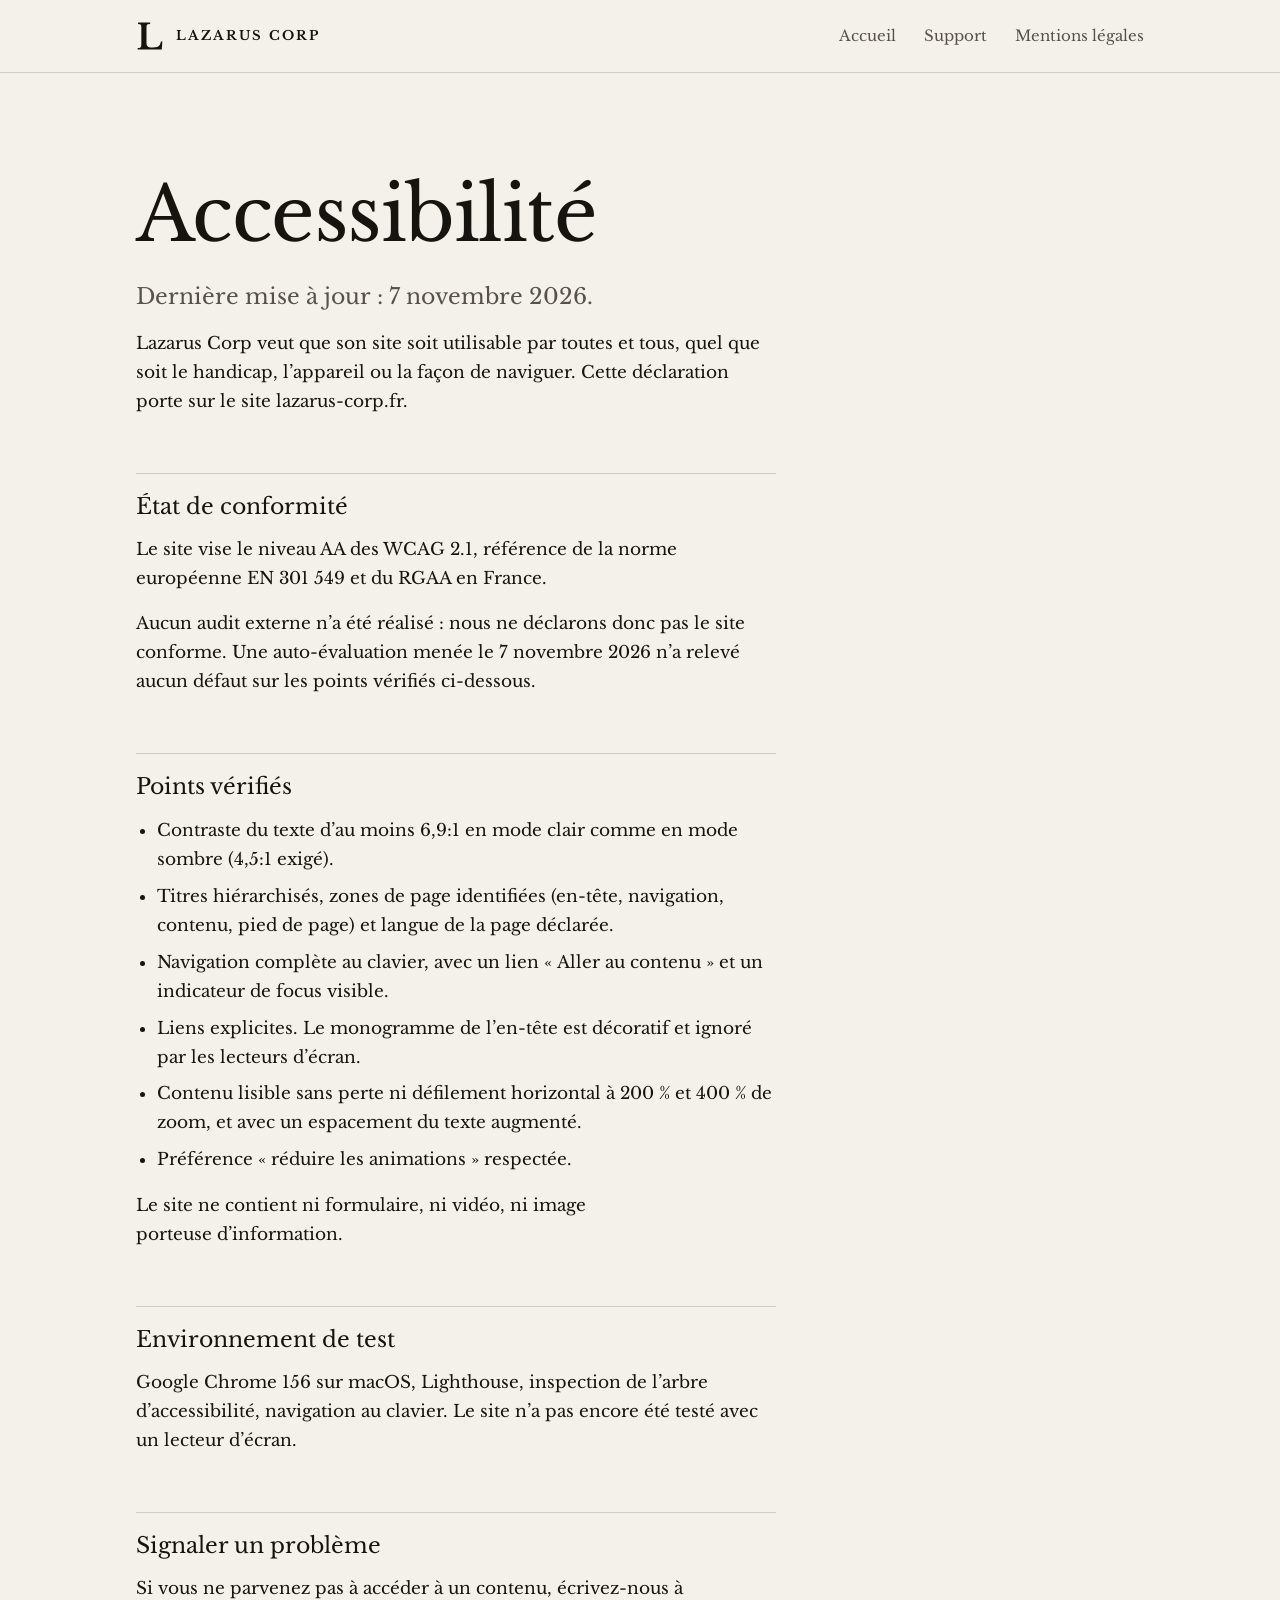
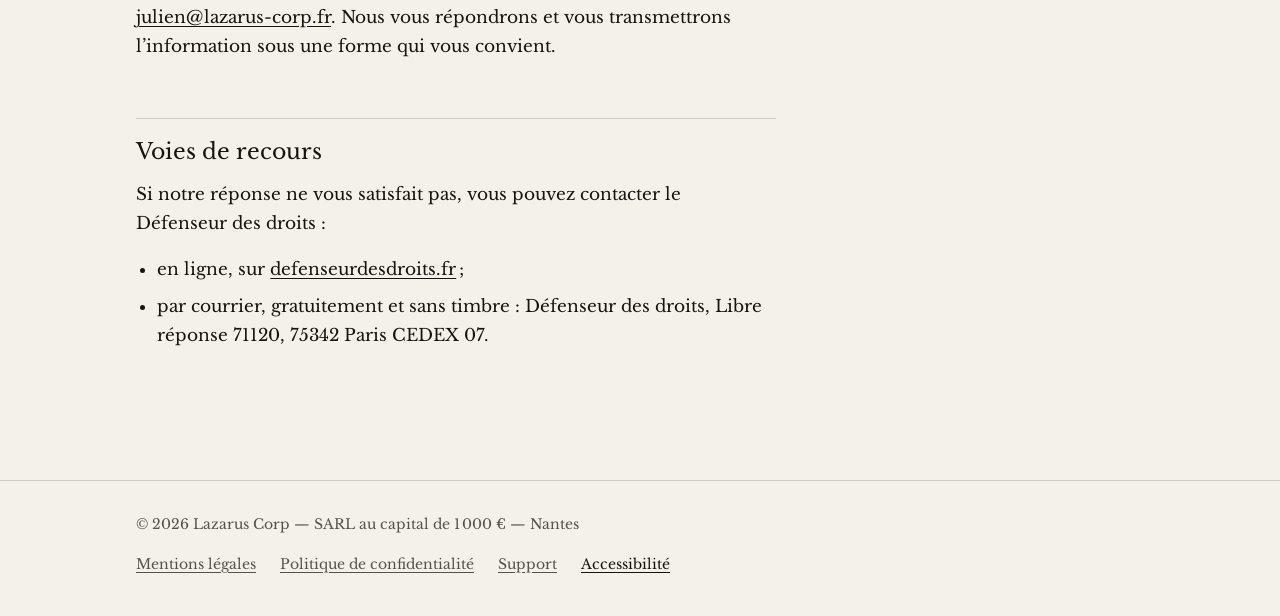
==== accessibilite.html @ 33758961 "feat(a11y): page de déclaration d'accessibilité Déclaration volontaire (WCAG 2.1 AA / EN 301 549) qu" ====
<!doctype html>
<html lang="fr"><head><meta charset="utf-8"><meta name="viewport" content="width=device-width,initial-scale=1"><meta name="color-scheme" content="light dark">
<title>Accessibilité — Lazarus Corp</title><meta name="description" content="Déclaration d’accessibilité du site lazarus-corp.fr."><link rel="icon" href="/favicon.svg" type="image/svg+xml"><link rel="preload" href="/fonts/libre-baskerville-latin.woff2" as="font" type="font/woff2" crossorigin><link rel="stylesheet" href="/style.css"></head>
<body>
<a class="evitement" href="#contenu">Aller au contenu</a>
<header><div class="wrap"><a class="logo" href="/"><svg class="monogramme" viewBox="0 0 775 800" aria-hidden="true"><path transform="translate(0 785) scale(1 -1)" d="M35 0V40Q80 42 102 50Q125 59 132 83Q140 107 140 154V616Q140 663 133 686Q126 710 106 719Q86 728 46 730V770H391V730Q346 729 324 720Q302 710 294 685Q287 660 287 609V190Q287 134 304 105Q320 76 360 66Q399 55 468 55Q545 55 590 69Q636 83 660 120Q685 157 700 227H740L724 0Z"/></svg><span>Lazarus Corp</span></a>
<nav aria-label="Navigation principale"><ul>
<li><a href="/">Accueil</a></li>
<li><a href="/support.html">Support</a></li>
<li><a href="/mentions-legales.html">Mentions légales</a></li>
</ul></nav></div></header>
<main id="contenu" tabindex="-1"><div class="wrap texte">

<h1>Accessibilité</h1>
<p class="lead">Dernière mise à jour : 7 novembre 2026.</p>
<p>Lazarus Corp veut que son site soit utilisable par toutes et tous, quel que soit le handicap, l’appareil ou la façon de naviguer. Cette déclaration porte sur le site lazarus-corp.fr.</p>

<h2>État de conformité</h2>
<p>Le site vise le niveau AA des WCAG 2.1, référence de la norme européenne EN 301 549 et du RGAA en France.</p>
<p>Aucun audit externe n’a été réalisé : nous ne déclarons donc pas le site conforme. Une auto-évaluation menée le 7 novembre 2026 n’a relevé aucun défaut sur les points vérifiés ci-dessous.</p>

<h2>Points vérifiés</h2>
<ul>
<li>Contraste du texte d’au moins 6,9:1 en mode clair comme en mode sombre (4,5:1 exigé).</li>
<li>Titres hiérarchisés, zones de page identifiées (en-tête, navigation, contenu, pied de page) et langue de la page déclarée.</li>
<li>Navigation complète au clavier, avec un lien « Aller au contenu » et un indicateur de focus visible.</li>
<li>Liens explicites. Le monogramme de l’en-tête est décoratif et ignoré par les lecteurs d’écran.</li>
<li>Contenu lisible sans perte ni défilement horizontal à 200 % et 400 % de zoom, et avec un espacement du texte augmenté.</li>
<li>Préférence « réduire les animations » respectée.</li>
</ul>
<p>Le site ne contient ni formulaire, ni vidéo, ni image porteuse d’information.</p>

<h2>Environnement de test</h2>
<p>Google Chrome 156 sur macOS, Lighthouse, inspection de l’arbre d’accessibilité, navigation au clavier. Le site n’a pas encore été testé avec un lecteur d’écran.</p>

<h2>Signaler un problème</h2>
<p>Si vous ne parvenez pas à accéder à un contenu, écrivez-nous à <a href="mailto:julien@lazarus-corp.fr">julien@lazarus-corp.fr</a>. Nous vous répondrons et vous transmettrons l’information sous une forme qui vous convient.</p>

<h2>Voies de recours</h2>
<p>Si notre réponse ne vous satisfait pas, vous pouvez contacter le Défenseur des droits :</p>
<ul>
<li>en ligne, sur <a href="https://www.defenseurdesdroits.fr">defenseurdesdroits.fr</a> ;</li>
<li>par courrier, gratuitement et sans timbre : Défenseur des droits, Libre réponse 71120, 75342 Paris CEDEX 07.</li>
</ul>
</div></main>
<footer><div class="wrap"><p>© <span id="annee">2026</span> Lazarus Corp — SARL au capital de 1 000 € — Nantes</p>
<nav aria-label="Informations légales"><ul>
<li><a href="/mentions-legales.html">Mentions légales</a></li>
<li><a href="/confidentialite.html">Politique de confidentialité</a></li>
<li><a href="/support.html">Support</a></li>
<li><a href="/accessibilite.html" aria-current="page">Accessibilité</a></li>
</ul></nav></div></footer>
<script>document.getElementById("annee").textContent=new Date().getFullYear()</script>
</body></html>
---- style.css ----
/* Lazarus Corp — feuille de style unique */

/* Libre Baskerville (OFL, voir /fonts/OFL.txt), variable 400–700, réduite aux caractères latins */
@font-face{font-family:"Libre Baskerville";src:url("/fonts/libre-baskerville-latin.woff2") format("woff2");font-weight:400 700;font-style:normal;font-display:swap;unicode-range:U+0000-00FF,U+0131,U+0152-0153,U+0178,U+02BB-02BC,U+02C6,U+02DA,U+02DC,U+0304,U+0308,U+0329,U+2000-206F,U+20AC,U+2122,U+2191,U+2193,U+2212,U+2215,U+FEFF,U+FFFD}
/* Repli aux métriques de Libre Baskerville : pas de décalage quand la police arrive */
@font-face{font-family:"Libre Baskerville Repli";src:local("Georgia");size-adjust:116.6%;ascent-override:83.2%;descent-override:23.2%;line-gap-override:0%}

:root{
  --papier:#f4f1ea;--encre:#16140f;--gris:#57514a;--filet:#d3ccbe;
  --serif:"Libre Baskerville","Libre Baskerville Repli",Georgia,"Times New Roman",serif;
  --mesure:40rem;
}
@media (prefers-color-scheme:dark){
  :root{--papier:#141310;--encre:#ece7dc;--gris:#aba396;--filet:#3a362e}
}

*,*::before,*::after{box-sizing:border-box}
html{-webkit-text-size-adjust:100%;text-size-adjust:100%}
body{margin:0;background:var(--papier);color:var(--encre);font:400 1rem/1.7 var(--serif);overflow-wrap:break-word;-webkit-font-smoothing:antialiased}
@media (min-width:40em){body{font-size:1.0625rem}}
::selection{background:var(--encre);color:var(--papier)}

.wrap{max-width:68rem;margin:0 auto;padding:0 clamp(1.25rem,4vw,2.5rem)}

/* Liens */
a{color:inherit;text-decoration-line:underline;text-decoration-thickness:1px;text-underline-offset:.2em}
a:hover{text-decoration-thickness:2px}

/* En-tête */
header{border-bottom:1px solid var(--filet)}
header .wrap{display:flex;flex-wrap:wrap;justify-content:space-between;align-items:center;gap:.75rem 2rem;min-height:4.5rem;padding-top:.75rem;padding-bottom:.75rem}
.logo{display:inline-flex;align-items:center;gap:.75rem;text-decoration:none;font-weight:700;font-size:.8125rem;letter-spacing:.16em;text-transform:uppercase}
.monogramme{width:1.75rem;height:1.75rem;fill:currentColor;flex:none}
nav ul{list-style:none;margin:0;padding:0;display:flex;flex-wrap:wrap;gap:.25rem 1.75rem}
header nav a{font-size:.9375rem;color:var(--gris);text-decoration:none}
header nav a:hover,header nav a[aria-current]{color:var(--encre)}
header nav a[aria-current]{text-decoration:underline;text-decoration-thickness:1px;text-underline-offset:.45em}

/* Contenu */
main{display:block;padding:clamp(3rem,8vw,6.5rem) 0 clamp(4rem,9vw,7rem)}
h1,h2,h3{font-weight:400;line-height:1.2;text-wrap:balance}
h1{font-size:clamp(2.5rem,7vw,4.75rem);line-height:1.05;letter-spacing:-.02em;margin:0 0 1.5rem}
h2{font-size:1.375rem;margin:3.5rem 0 1rem;padding-top:1.25rem;border-top:1px solid var(--filet)}
h3{font-size:1.0625rem;font-weight:700;margin:0 0 .5rem}
p{margin:0 0 1rem;text-wrap:pretty}
.lead{font-size:clamp(1.125rem,2.2vw,1.375rem);line-height:1.6;max-width:34em}
strong{font-weight:700}
address{font-style:normal}

/* Accueil */
.intro{max-width:52rem}
.bloc{margin-top:clamp(3.5rem,8vw,6rem);border-top:1px solid var(--encre);padding-top:1.25rem}
.bloc h2{margin:0 0 1.5rem;padding:0;border:0;font-size:.8125rem;font-weight:700;letter-spacing:.16em;text-transform:uppercase}
.activites{list-style:none;margin:0;padding:0;display:grid;gap:2rem;counter-reset:activite}
.activites li{counter-increment:activite}
.activites li::before{content:counter(activite,upper-roman) "." / "";display:block;margin-bottom:.75rem;color:var(--gris);font-size:.9375rem}
.activites p{margin:0;color:var(--gris)}
.contact{display:grid;gap:1.5rem}
.contact p{margin:0}
.libelle{display:block;color:var(--gris);font-size:.9375rem}
@media (min-width:52em){
  .bloc{display:grid;grid-template-columns:14rem 1fr;gap:2rem}
  .bloc h2{margin:0}
  .activites{grid-template-columns:repeat(3,1fr);gap:2.5rem}
  .contact{grid-template-columns:repeat(2,minmax(0,18rem));gap:2.5rem}
}

/* Pages de texte */
.texte > *{max-width:var(--mesure)}
.texte > .lead{color:var(--gris)}
dl{display:grid;grid-template-columns:14rem 1fr;gap:.75rem 2rem;margin:0}
dt{color:var(--gris);font-size:.9375rem}
dd{margin:0}
.texte ul{padding-left:1.25em}
.texte li{margin-bottom:.5rem}

/* Pied de page */
footer{border-top:1px solid var(--filet);padding:2rem 0 2.5rem;font-size:.875rem;color:var(--gris)}
footer .wrap{display:flex;flex-wrap:wrap;justify-content:space-between;gap:1rem 2rem}
footer p{margin:0}
footer nav ul{gap:.25rem 1.5rem}
footer a{color:var(--gris)}
footer a:hover,footer a[aria-current]{color:var(--encre)}

@media (max-width:35em){
  dl{grid-template-columns:1fr;gap:0}
  dd{margin-bottom:1rem}
}

/* Accessibilité */
.evitement{position:absolute;left:1rem;top:-6rem;z-index:10;padding:.75rem 1.25rem;background:var(--encre);color:var(--papier);font-weight:700;text-decoration:none}
.evitement:focus{top:1rem}
:focus-visible{outline:2px solid var(--encre);outline-offset:3px;border-radius:1px}
main:focus{outline:none}
@media (prefers-reduced-motion:reduce){*,*::before,*::after{animation-duration:.01ms!important;animation-iteration-count:1!important;transition-duration:.01ms!important;scroll-behavior:auto!important}}
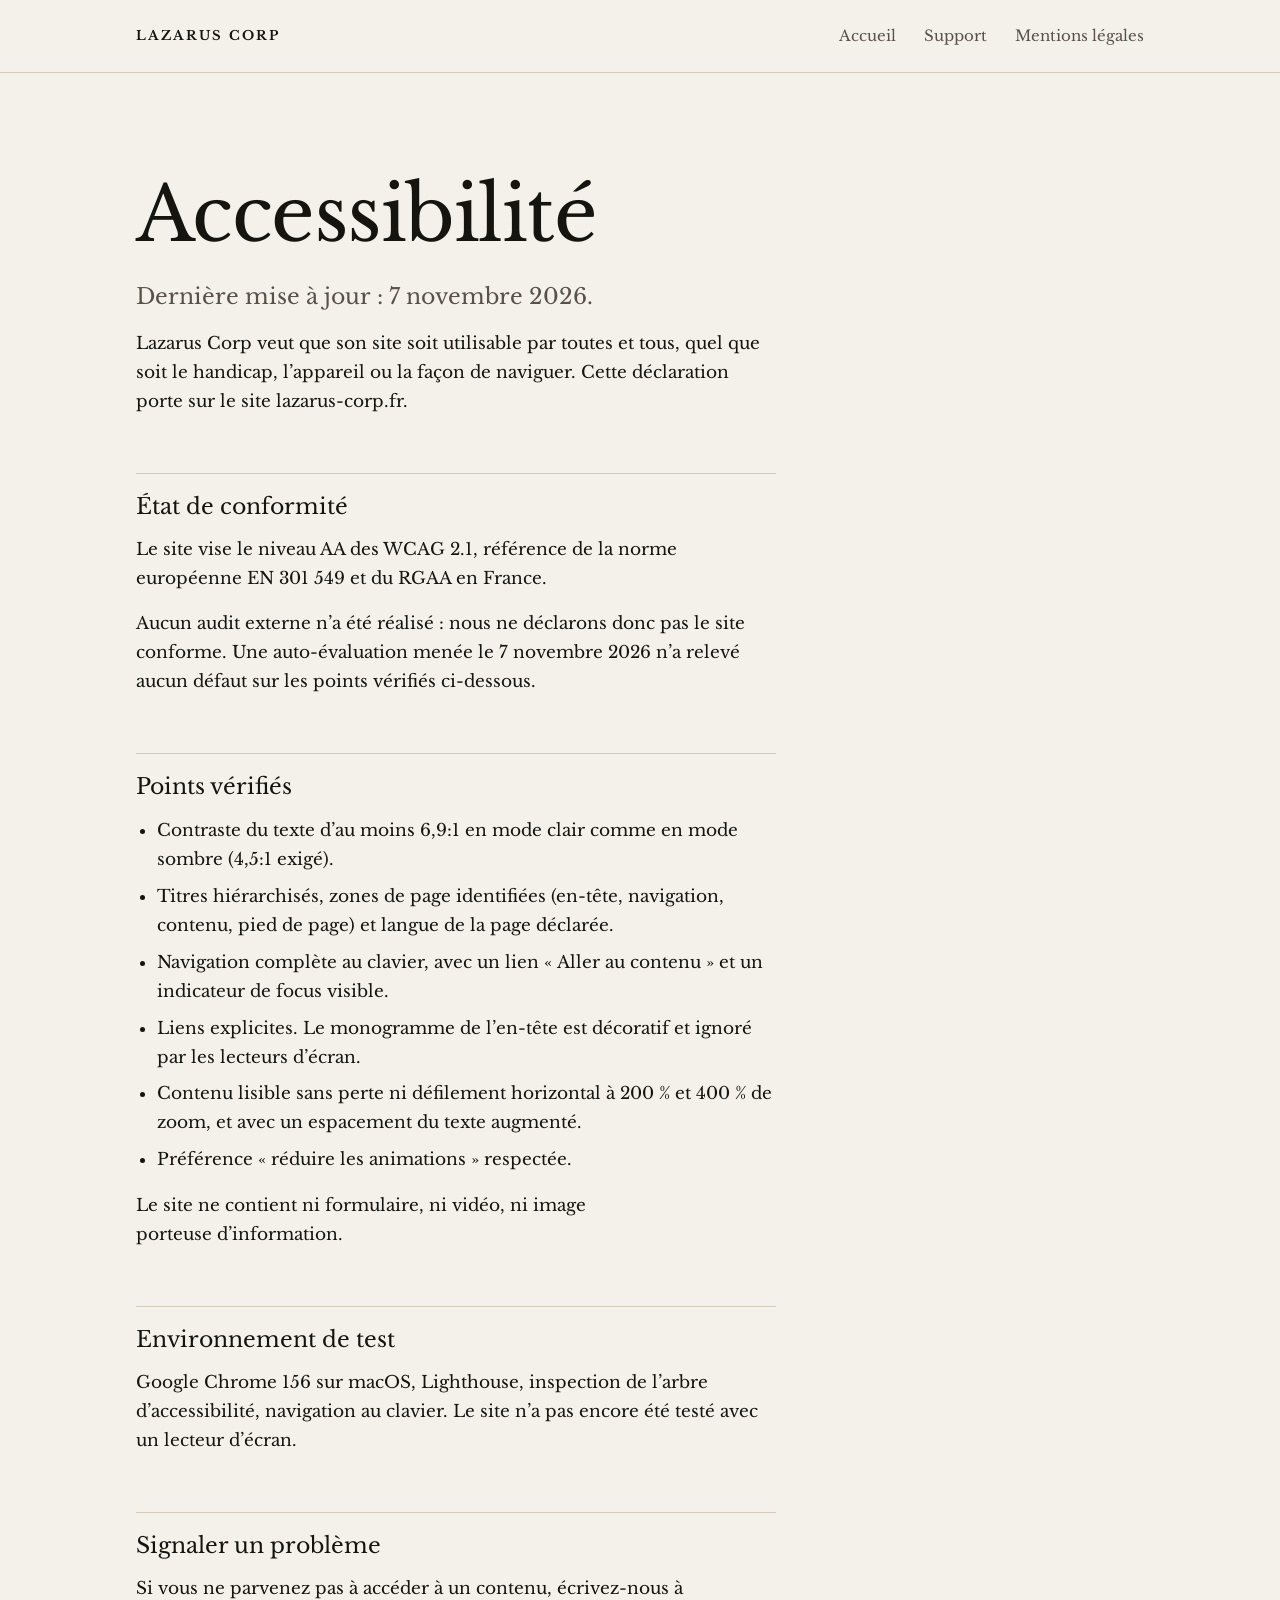
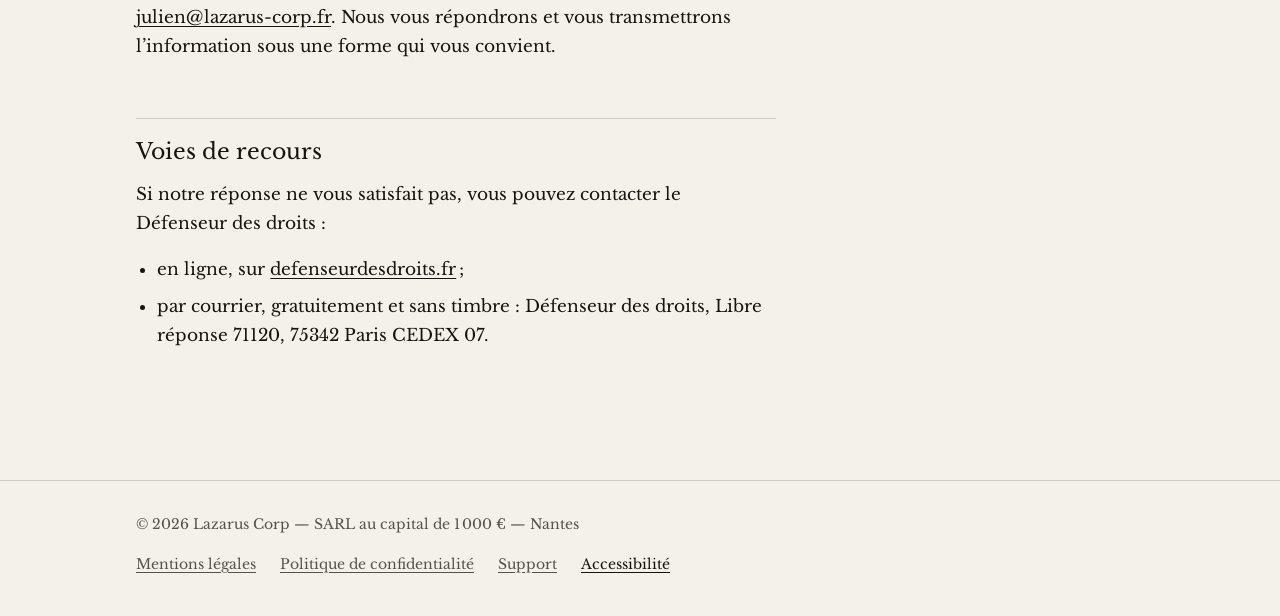
==== commit bd91122f: "feat(design): en-tête sans doublon entre le monogramme et le nom Sur l'accueil, le L reste seul puis" ====
--- a/accessibilite.html
+++ b/accessibilite.html
@@ -3,7 +3,7 @@
 <title>Accessibilité — Lazarus Corp</title><meta name="description" content="Déclaration d’accessibilité du site lazarus-corp.fr."><link rel="icon" href="/favicon.svg" type="image/svg+xml"><link rel="preload" href="/fonts/libre-baskerville-latin.woff2" as="font" type="font/woff2" crossorigin><link rel="stylesheet" href="/style.css"></head>
 <body>
 <a class="evitement" href="#contenu">Aller au contenu</a>
-<header><div class="wrap"><a class="logo" href="/"><svg class="monogramme" viewBox="0 0 775 800" aria-hidden="true"><path transform="translate(0 785) scale(1 -1)" d="M35 0V40Q80 42 102 50Q125 59 132 83Q140 107 140 154V616Q140 663 133 686Q126 710 106 719Q86 728 46 730V770H391V730Q346 729 324 720Q302 710 294 685Q287 660 287 609V190Q287 134 304 105Q320 76 360 66Q399 55 468 55Q545 55 590 69Q636 83 660 120Q685 157 700 227H740L724 0Z"/></svg><span>Lazarus Corp</span></a>
+<header><div class="wrap"><a class="logo" href="/">Lazarus Corp</a>
 <nav aria-label="Navigation principale"><ul>
 <li><a href="/">Accueil</a></li>
 <li><a href="/support.html">Support</a></li>
--- a/style.css
+++ b/style.css
@@ -88,6 +88,8 @@
 }
 
 /* Accessibilité */
+/* Masqué à l'écran, lu par les lecteurs d'écran */
+.masque{position:absolute;width:1px;height:1px;margin:-1px;padding:0;overflow:hidden;clip-path:inset(50%);white-space:nowrap;border:0}
 .evitement{position:absolute;left:1rem;top:-6rem;z-index:10;padding:.75rem 1.25rem;background:var(--encre);color:var(--papier);font-weight:700;text-decoration:none}
 .evitement:focus{top:1rem}
 :focus-visible{outline:2px solid var(--encre);outline-offset:3px;border-radius:1px}
